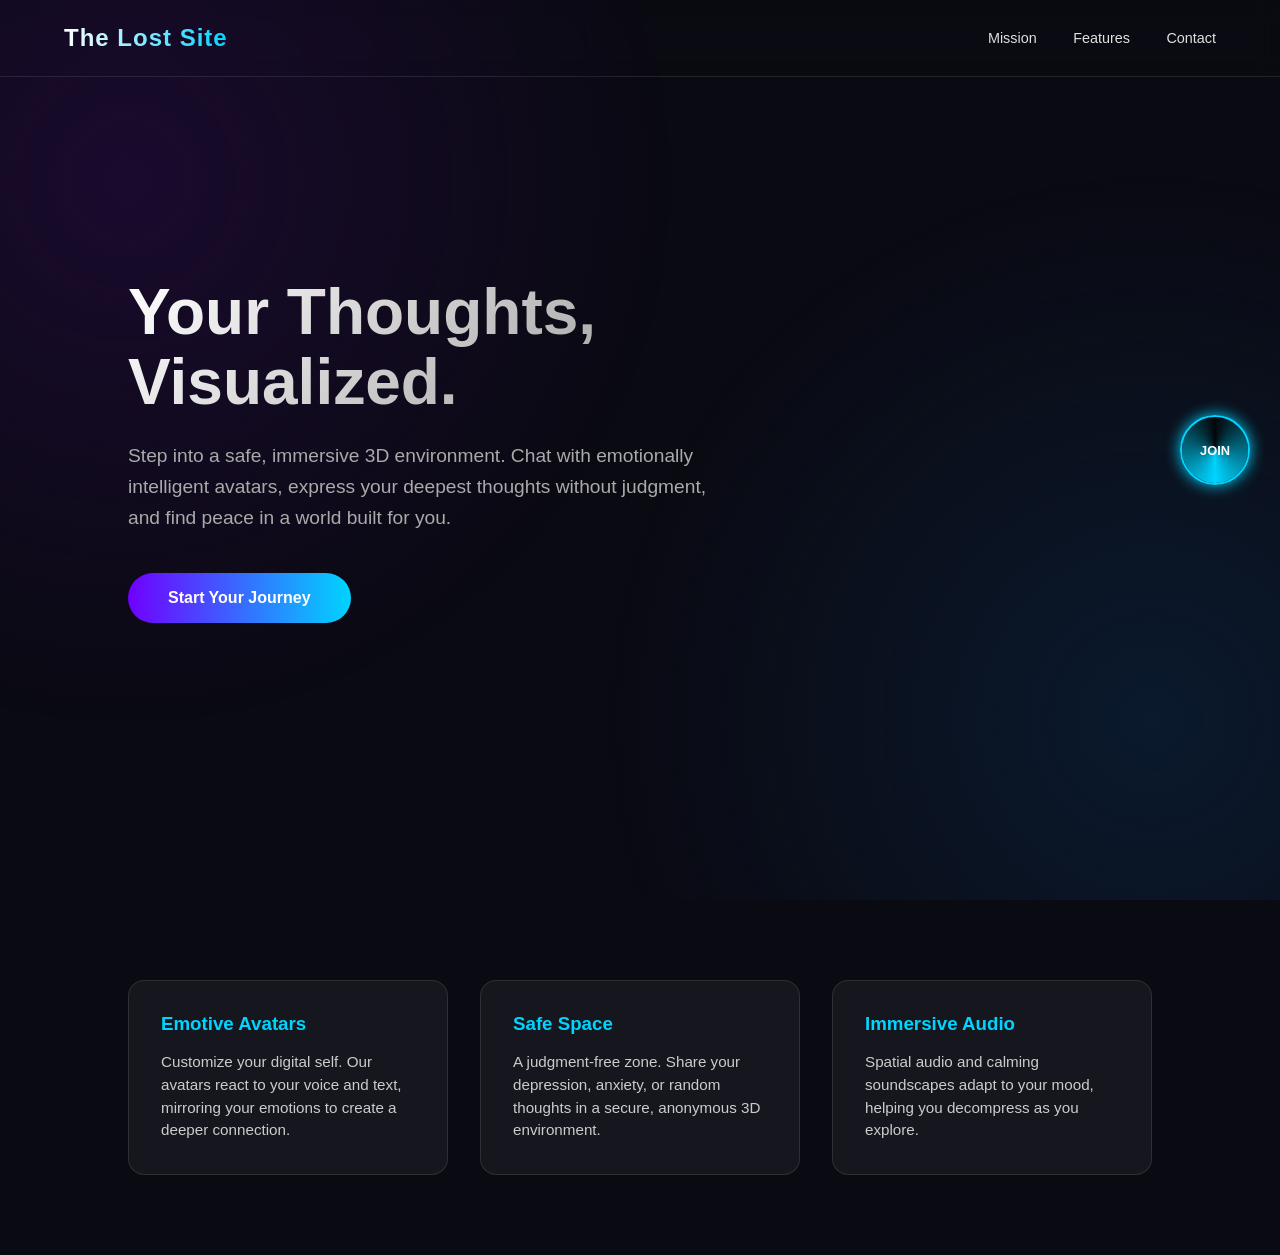
==== index.html @ 048851ab "Homepage" ====
<!DOCTYPE html>
<html lang="en">
<head>
    <meta charset="UTF-8">
    <meta name="viewport" content="width=device-width, initial-scale=1.0">
    <title> Beyond Words</title>
    <link rel="stylesheet" href="style.css">
</head>
<body>

    <div class="background-gradient"></div>

    <nav>
        <div class="logo">The Lost Site</div>
        <div class="nav-links">
            <a href="#about">Mission</a>
            <a href="#features">Features</a>
            <a href="#contact">Contact</a>
        </div>
    </nav>

    <div class="floating-portal" id="joinButton">
        <div class="portal-text">Enter the 3D Sanctuary</div>
        <div class="portal-circle">
            <span id="buttonText">Join</span>
        </div>
    </div>

    <section class="hero">
        <h1>Your Thoughts,<br>Visualized.</h1>
        <p>Step into a safe, immersive 3D environment. Chat with emotionally intelligent avatars, express your deepest thoughts without judgment, and find peace in a world built for you.</p>
        <a href="#" class="cta-button" id="ctaButton">Start Your Journey</a>
    </section>

    <section class="features" id="features">
        <div class="card">
            <h3>Emotive Avatars</h3>
            <p>Customize your digital self. Our avatars react to your voice and text, mirroring your emotions to create a deeper connection.</p>
        </div>
        <div class="card">
            <h3>Safe Space</h3>
            <p>A judgment-free zone. Share your depression, anxiety, or random thoughts in a secure, anonymous 3D environment.</p>
        </div>
        <div class="card">
            <h3>Immersive Audio</h3>
            <p>Spatial audio and calming soundscapes adapt to your mood, helping you decompress as you explore.</p>
        </div>
    </section>

    <script src="script.js"></script>
</body>
</html>
---- style.css ----
:root {
    --bg-dark: #0a0a12;
    --text-main: #e0e0e0;
    --primary: #7000ff;
    --accent: #00d4ff;
    --glass: rgba(255, 255, 255, 0.05);
    --glass-border: rgba(255, 255, 255, 0.1);
}

* {
    margin: 0;
    padding: 0;
    box-sizing: border-box;
    font-family: 'Segoe UI', Tahoma, Geneva, Verdana, sans-serif;
    scroll-behavior: smooth;
}

body {
    background-color: var(--bg-dark);
    color: var(--text-main);
    overflow-x: hidden;
}

/* --- 2. BACKGROUND ANIMATION --- */
.background-gradient {
    position: fixed;
    top: 0; left: 0; width: 100%; height: 100%;
    background: radial-gradient(circle at 10% 20%, #1a0b2e 0%, transparent 40%),
                radial-gradient(circle at 90% 80%, #0b1a2e 0%, transparent 40%);
    z-index: -1;
}

/* --- 3. NAVBAR --- */
nav {
    display: flex;
    justify-content: space-between;
    align-items: center;
    padding: 1.5rem 5%;
    backdrop-filter: blur(10px);
    position: fixed;
    width: 100%;
    top: 0;
    z-index: 100;
    border-bottom: 1px solid var(--glass-border);
}

.logo {
    font-size: 1.5rem;
    font-weight: 700;
    background: linear-gradient(90deg, #fff, var(--accent));
    -webkit-background-clip: text;
    -webkit-text-fill-color: transparent; /* Standard property */
    color: transparent; /* Fallback */
    letter-spacing: 1px;
}

.nav-links a {
    color: var(--text-main);
    text-decoration: none;
    margin-left: 2rem;
    font-size: 0.9rem;
    transition: color 0.3s;
}

.nav-links a:hover {
    color: var(--accent);
}

/* --- 4. HERO SECTION --- */
.hero {
    height: 100vh;
    display: flex;
    flex-direction: column;
    justify-content: center;
    align-items: flex-start;
    padding: 0 10%;
    position: relative;
}

.hero h1 {
    font-size: 4rem;
    line-height: 1.1;
    margin-bottom: 1.5rem;
    background: linear-gradient(135deg, #fff 0%, #a5a5a5 100%);
    -webkit-background-clip: text;
    -webkit-text-fill-color: transparent;
    color: transparent;
    animation: fadeInUp 1s ease-out;
}

.hero p {
    font-size: 1.2rem;
    max-width: 600px;
    color: #aaa;
    margin-bottom: 2.5rem;
    line-height: 1.6;
    animation: fadeInUp 1.2s ease-out;
}

.cta-button {
    padding: 1rem 2.5rem;
    font-size: 1rem;
    font-weight: bold;
    color: #fff;
    background: linear-gradient(90deg, var(--primary), var(--accent));
    border: none;
    border-radius: 50px;
    cursor: pointer;
    transition: transform 0.3s, box-shadow 0.3s;
    text-decoration: none;
    animation: fadeInUp 1.4s ease-out;
}

.cta-button:hover {
    transform: translateY(-3px);
    box-shadow: 0 0 20px rgba(0, 212, 255, 0.4);
}

/* --- 5. FLOATING 3D CONNECT BUTTON --- */
.floating-portal {
    position: fixed;
    right: 30px;
    top: 50%;
    transform: translateY(-50%);
    display: flex;
    flex-direction: column;
    align-items: center;
    z-index: 1000;
    cursor: pointer;
}

/* Target the circle when hovering over the container */
.floating-portal:hover .portal-circle {
    width: 200px;
    border-radius: 50px;
    box-shadow: 0 0 30px var(--primary);
    border-color: var(--primary);
}

.portal-circle {
    width: 70px;
    height: 70px;
    border-radius: 50%;
    background: rgba(0, 0, 0, 0.6);
    border: 2px solid var(--accent);
    display: flex;
    justify-content: center;
    align-items: center;
    box-shadow: 0 0 15px var(--accent);
    transition: all 0.4s ease;
    position: relative;
    overflow: hidden;
}

/* The spinning ring animation */
.portal-circle::before {
    content: '';
    position: absolute;
    width: 100%;
    height: 100%;
    background: conic-gradient(from 0deg, transparent, var(--accent), transparent);
    animation: spin 4s linear infinite;
}

.portal-circle span {
    z-index: 2;
    font-size: 0.8rem;
    font-weight: bold;
    color: #fff;
    text-transform: uppercase;
    transition: opacity 0.3s;
}

.portal-text {
    position: absolute;
    right: 90px;
    background: var(--glass);
    padding: 0.5rem 1rem;
    border-radius: 8px;
    backdrop-filter: blur(5px);
    opacity: 0;
    transition: opacity 0.3s;
    pointer-events: none;
    white-space: nowrap;
    border: 1px solid var(--glass-border);
    color: #fff;
}

.floating-portal:hover .portal-text {
    opacity: 1;
}

/* --- 6. INFO CARDS --- */
.features {
    padding: 5rem 10%;
    display: grid;
    grid-template-columns: repeat(auto-fit, minmax(300px, 1fr));
    gap: 2rem;
}

.card {
    background: var(--glass);
    border: 1px solid var(--glass-border);
    padding: 2rem;
    border-radius: 16px;
    transition: transform 0.3s, background 0.3s;
}

.card:hover {
    transform: translateY(-10px);
    background: rgba(255, 255, 255, 0.08);
    border-color: var(--accent);
}

.card h3 {
    margin-bottom: 1rem;
    color: var(--accent);
}

.card p {
    color: #ccc;
    font-size: 0.95rem;
    line-height: 1.5;
}

/* --- ANIMATIONS --- */
@keyframes spin {
    0% { transform: rotate(0deg); }
    100% { transform: rotate(360deg); }
}

@keyframes fadeInUp {
    from { opacity: 0; transform: translateY(20px); }
    to { opacity: 1; transform: translateY(0); }
}

/* --- MOBILE ADJUSTMENTS --- */
@media (max-width: 768px) {
    .hero h1 { font-size: 2.5rem; }
    
    .floating-portal {
        top: auto;
        bottom: 30px;
        right: 20px;
        transform: none;
    }
    
    .portal-text {
        right: 0;
        bottom: 80px;
    }
}
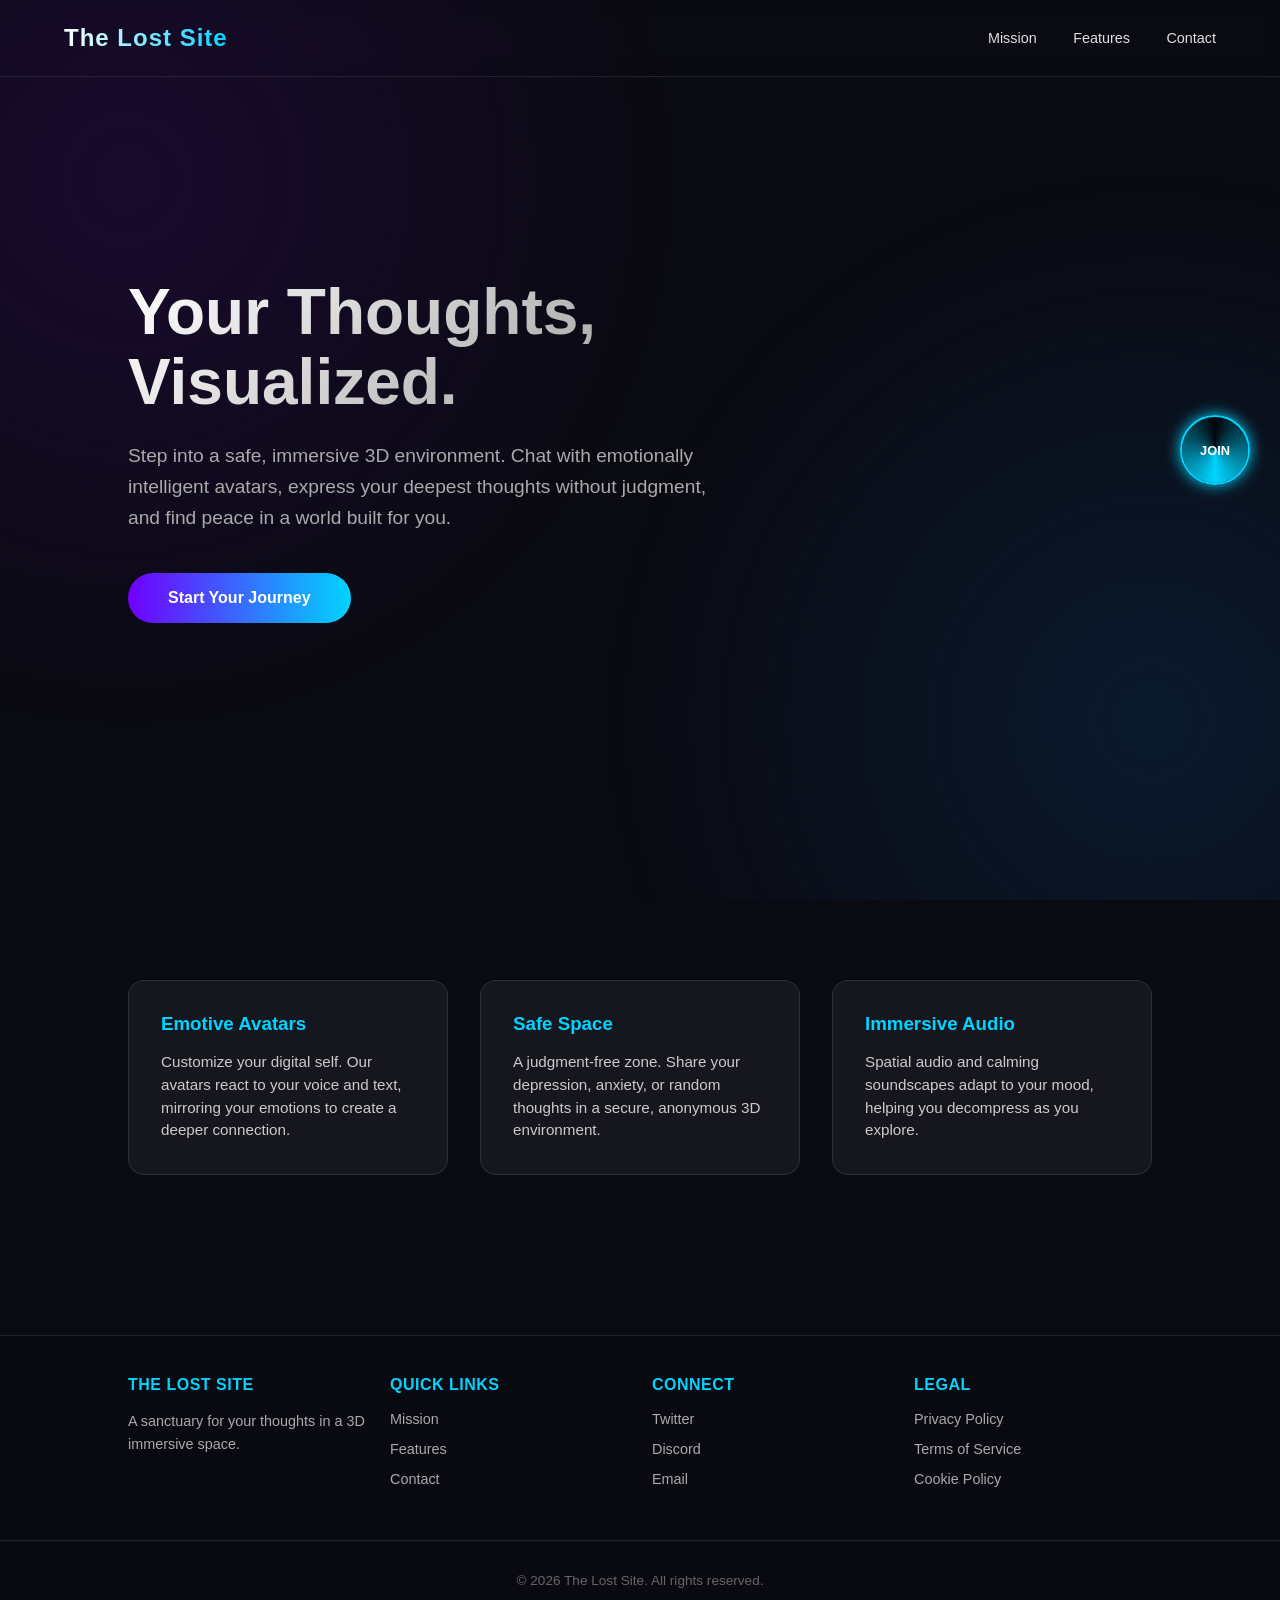
==== commit bab1fc53: "a footer" ====
--- a/index.html
+++ b/index.html
@@ -3,7 +3,7 @@
 <head>
     <meta charset="UTF-8">
     <meta name="viewport" content="width=device-width, initial-scale=1.0">
-    <title> Beyond Words</title>
+    <title>Lost Fragment</title>
     <link rel="stylesheet" href="style.css">
 </head>
 <body>
@@ -47,6 +47,44 @@
         </div>
     </section>
 
+    <footer class="footer">
+        <div class="footer-content">
+            <div class="footer-section">
+                <h4>The Lost Site</h4>
+                <p>A sanctuary for your thoughts in a 3D immersive space.</p>
+            </div>
+            <div class="footer-section">
+                <h4>Quick Links</h4>
+                <ul>
+                    <li><a href="#about">Mission</a></li>
+                    <li><a href="#features">Features</a></li>
+                    <li><a href="#contact">Contact</a></li>
+                </ul>
+            </div>
+            <div class="footer-section">
+                <h4>Connect</h4>
+                <ul>
+                    <li><a href="#\">Twitter</a></li>
+                    <li><a href="#\">Discord</a></li>
+                    <li><a href="#\">Email</a></li>
+                </ul>
+            </div>
+            <div class="footer-section">
+                <h4>Legal</h4>
+                <ul>
+                    <li><a href="#\">Privacy Policy</a></li>
+                    <li><a href="#\">Terms of Service</a></li>
+                    <li><a href="#\">Cookie Policy</a></li>
+                </ul>
+            </div>
+        </div>
+        <div class="footer-bottom">
+            <p>&copy; 2026 The Lost Site. All rights reserved.</p>
+        </div>
+    </footer>
+
     <script src="script.js"></script>
+    
+    
 </body>
 </html>
--- a/style.css
+++ b/style.css
@@ -235,6 +235,64 @@
     to { opacity: 1; transform: translateY(0); }
 }
 
+/* --- 7. FOOTER --- */
+footer.footer {
+    background: rgba(10, 10, 18, 0.95);
+    border-top: 1px solid var(--glass-border);
+    backdrop-filter: blur(10px);
+    margin-top: 5rem;
+}
+
+.footer-content {
+    display: grid;
+    grid-template-columns: repeat(4, 1fr);
+    gap: 1.5rem;
+    padding: 2.5rem 10%;
+    max-width: 1400px;
+    margin: 0 auto;
+}
+
+.footer-section h4 {
+    color: var(--accent);
+    margin-bottom: 1rem;
+    font-size: 1rem;
+    text-transform: uppercase;
+    letter-spacing: 0.5px;
+}
+
+.footer-section p {
+    color: #aaa;
+    font-size: 0.9rem;
+    line-height: 1.6;
+}
+
+.footer-section ul {
+    list-style: none;
+}
+
+.footer-section ul li {
+    margin-bottom: 0.75rem;
+}
+
+.footer-section ul li a {
+    color: #aaa;
+    text-decoration: none;
+    font-size: 0.9rem;
+    transition: color 0.3s;
+}
+
+.footer-section ul li a:hover {
+    color: var(--accent);
+}
+
+.footer-bottom {
+    border-top: 1px solid var(--glass-border);
+    padding: 2rem 10%;
+    text-align: center;
+    color: #666;
+    font-size: 0.85rem;
+}
+
 /* --- MOBILE ADJUSTMENTS --- */
 @media (max-width: 768px) {
     .hero h1 { font-size: 2.5rem; }
@@ -250,4 +308,15 @@
         right: 0;
         bottom: 80px;
     }
+    
+    .footer-content {
+        grid-template-columns: 1fr;
+        gap: 2rem;
+        padding: 2rem 5%;
+    }
+    
+    .footer-bottom {
+        padding: 1.5rem 5%;
+    }
+    
 }
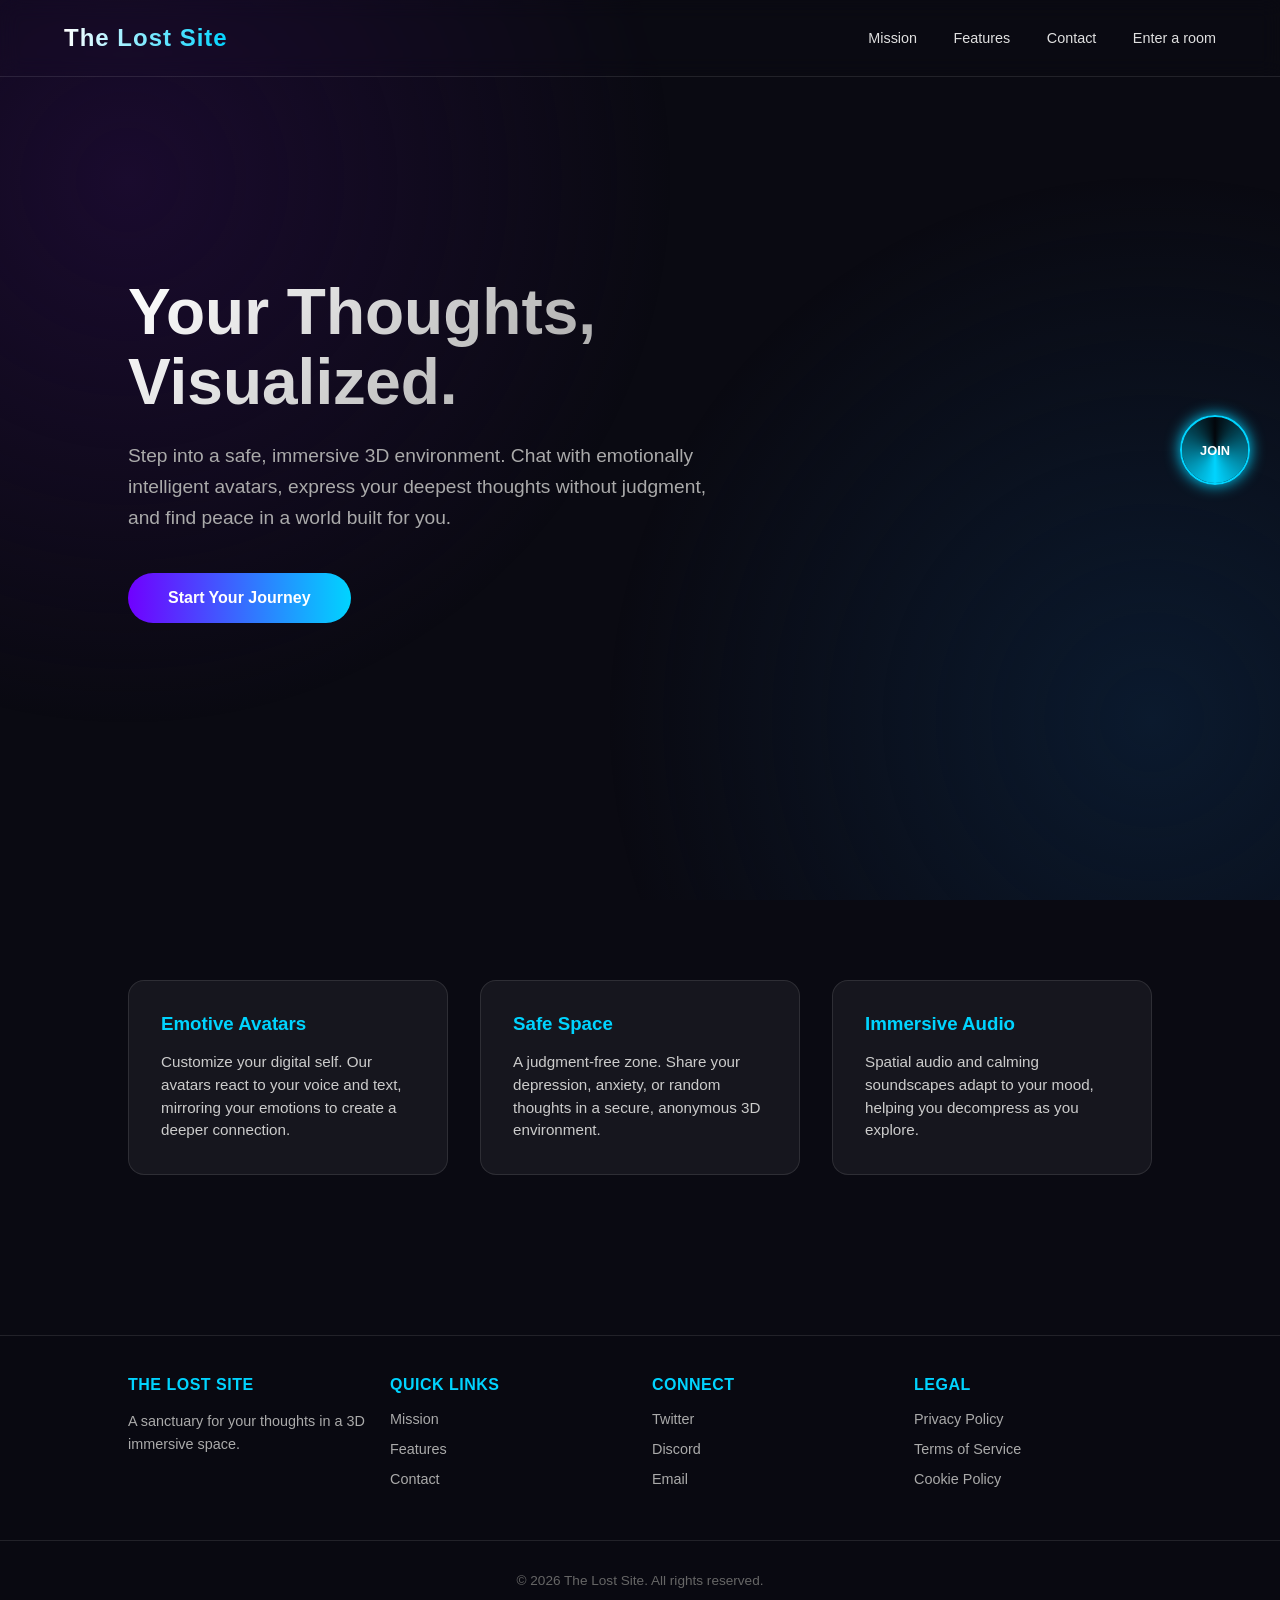
==== commit 793b9754: "chat room v1" ====
--- a/index.html
+++ b/index.html
@@ -16,6 +16,7 @@
             <a href="#about">Mission</a>
             <a href="#features">Features</a>
             <a href="#contact">Contact</a>
+            <a href="room.html" class="enter-room-btn">Enter a room</a>
         </div>
     </nav>
 
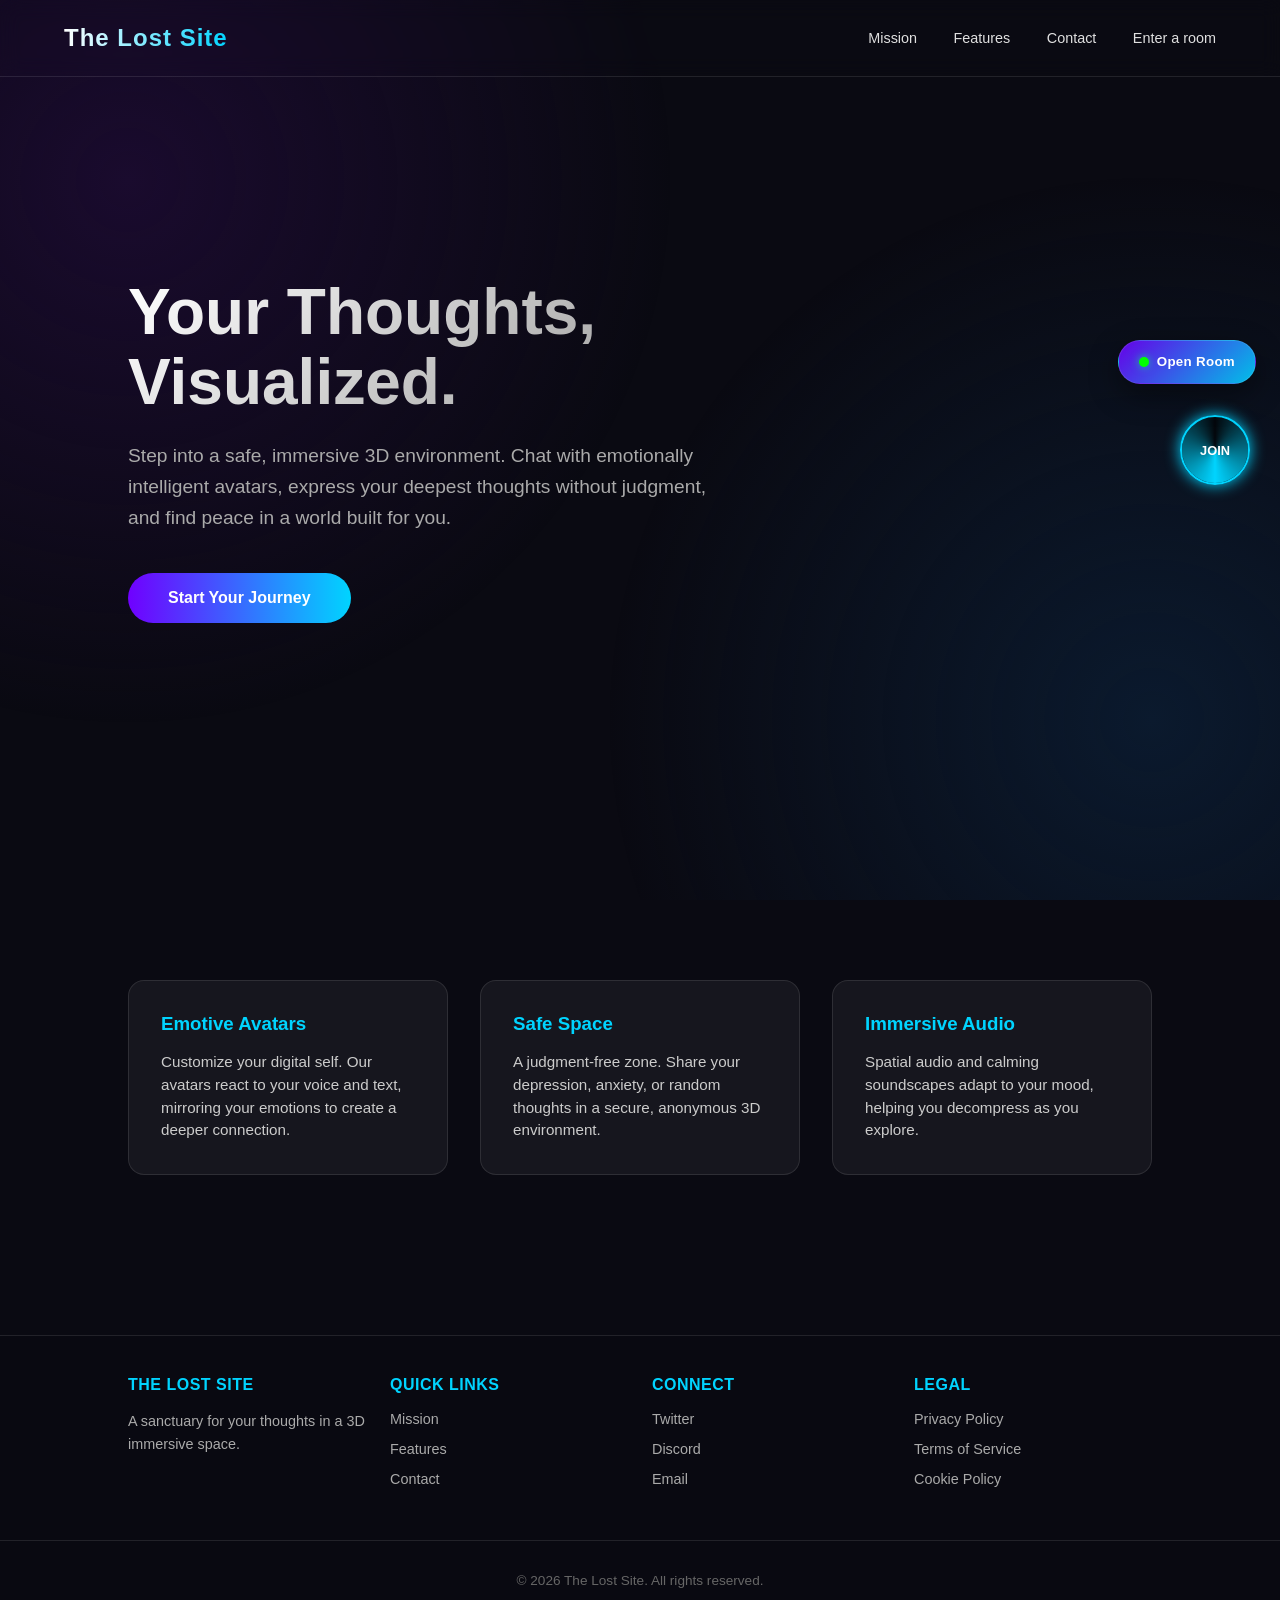
==== commit 408a8396: "chatbox update floating" ====
--- a/index.html
+++ b/index.html
@@ -16,7 +16,7 @@
             <a href="#about">Mission</a>
             <a href="#features">Features</a>
             <a href="#contact">Contact</a>
-            <a href="room.html" class="enter-room-btn">Enter a room</a>
+            <a href="room/room.html" class="enter-room-btn">Enter a room</a>
         </div>
     </nav>
 
@@ -47,6 +47,36 @@
             <p>Spatial audio and calming soundscapes adapt to your mood, helping you decompress as you explore.</p>
         </div>
     </section>
+
+    <div class="floating-room" id="floatingRoom">
+        <button class="room-toggle" id="roomToggle" aria-label="Toggle anonymous room">
+            <span class="room-toggle-dot"></span>
+            <span class="room-toggle-text">Open Room</span>
+        </button>
+
+        <div class="room-window" id="roomWindow" aria-live="polite">
+            <div class="room-header">
+                <div>
+                    <p class="room-title">Anonymous Room</p>
+                    <p class="room-subtitle">Float and chat anywhere.</p>
+                </div>
+                <div class="room-actions">
+                    <button id="roomMinimize" aria-label="Minimize room">—</button>
+                    <button id="roomClose" aria-label="Close room">×</button>
+                </div>
+            </div>
+
+            <div class="room-messages" id="roomMessages">
+                <div class="room-message other">Hey… you’re not alone here.</div>
+                <div class="room-message other">What’s been heavy lately?</div>
+            </div>
+
+            <div class="room-input">
+                <input type="text" id="roomInput" placeholder="Type what you’re feeling..." aria-label="Room message" />
+                <button id="roomSend" aria-label="Send message">Send</button>
+            </div>
+        </div>
+    </div>
 
     <footer class="footer">
         <div class="footer-content">
--- a/style.css
+++ b/style.css
@@ -293,6 +293,212 @@
     font-size: 0.85rem;
 }
 
+/* --- 8. FLOATING ROOM --- */
+.floating-room {
+    position: fixed;
+    bottom: 24px;
+    right: 24px;
+    left: auto;
+    top: auto;
+    display: flex;
+    flex-direction: column;
+    align-items: flex-end;
+    gap: 12px;
+    z-index: 1200;
+    pointer-events: none;
+}
+
+.room-toggle {
+    pointer-events: auto;
+    border: 1px solid var(--glass-border);
+    background: linear-gradient(135deg, rgba(112, 0, 255, 0.9), rgba(0, 212, 255, 0.9));
+    color: #fff;
+    padding: 0.85rem 1.25rem;
+    border-radius: 999px;
+    display: inline-flex;
+    align-items: center;
+    gap: 0.5rem;
+    font-weight: 700;
+    box-shadow: 0 10px 30px rgba(0, 0, 0, 0.45);
+    cursor: grab;
+    user-select: none;
+    touch-action: none;
+    transition: transform 0.2s ease, box-shadow 0.2s ease, opacity 0.2s ease;
+}
+
+.room-toggle.active {
+    box-shadow: 0 14px 36px rgba(0, 0, 0, 0.55), 0 0 26px rgba(0, 212, 255, 0.35);
+    opacity: 0.95;
+}
+
+.room-toggle:active {
+    cursor: grabbing;
+}
+
+.room-toggle:hover {
+    transform: translateY(-2px);
+    box-shadow: 0 14px 36px rgba(0, 0, 0, 0.55), 0 0 24px rgba(0, 212, 255, 0.35);
+}
+
+.room-toggle-dot {
+    width: 10px;
+    height: 10px;
+    border-radius: 50%;
+    background: #0f0;
+    box-shadow: 0 0 8px rgba(0, 255, 128, 0.7);
+}
+
+.room-toggle-text {
+    letter-spacing: 0.3px;
+}
+
+.room-window {
+    width: 360px;
+    max-width: calc(100vw - 32px);
+    height: 480px;
+    background: rgba(13, 16, 28, 0.92);
+    border: 1px solid var(--glass-border);
+    border-radius: 18px;
+    box-shadow: 0 18px 40px rgba(0, 0, 0, 0.55), 0 0 28px rgba(0, 212, 255, 0.15);
+    backdrop-filter: blur(14px);
+    display: flex;
+    flex-direction: column;
+    overflow: hidden;
+    opacity: 0;
+    transform: translateY(12px) scale(0.98);
+    pointer-events: none;
+    transition: opacity 0.25s ease, transform 0.25s ease, box-shadow 0.25s ease;
+}
+
+.room-window.open {
+    opacity: 1;
+    transform: translateY(0) scale(1);
+    pointer-events: auto;
+}
+
+.room-window.collapsed .room-messages,
+.room-window.collapsed .room-input {
+    display: none;
+}
+
+.room-window.collapsed {
+    height: auto;
+}
+
+.room-header {
+    display: flex;
+    justify-content: space-between;
+    align-items: center;
+    padding: 14px 16px;
+    border-bottom: 1px solid var(--glass-border);
+    background: rgba(255, 255, 255, 0.02);
+    cursor: grab;
+    user-select: none;
+    touch-action: none;
+}
+
+.room-header:active {
+    cursor: grabbing;
+}
+
+.room-title {
+    font-weight: 700;
+    color: var(--text-main);
+    font-size: 1rem;
+}
+
+.room-subtitle {
+    color: #8aa0b5;
+    font-size: 0.85rem;
+    margin-top: 2px;
+}
+
+.room-actions button {
+    background: transparent;
+    border: 1px solid var(--glass-border);
+    color: var(--text-main);
+    border-radius: 6px;
+    width: 32px;
+    height: 32px;
+    margin-left: 6px;
+    cursor: pointer;
+    transition: background 0.2s ease, color 0.2s ease, border-color 0.2s ease;
+}
+
+.room-actions button:hover {
+    background: var(--glass);
+    color: var(--accent);
+    border-color: var(--accent);
+}
+
+.room-messages {
+    flex: 1;
+    padding: 14px 14px 12px;
+    display: flex;
+    flex-direction: column;
+    gap: 10px;
+    overflow-y: auto;
+}
+
+.room-message {
+    max-width: 80%;
+    padding: 10px 14px;
+    border-radius: 14px;
+    font-size: 0.92rem;
+    line-height: 1.4;
+    color: var(--text-main);
+}
+
+.room-message.other {
+    background: rgba(255, 255, 255, 0.04);
+    align-self: flex-start;
+}
+
+.room-message.you {
+    background: linear-gradient(135deg, rgba(112, 0, 255, 0.7), rgba(0, 212, 255, 0.7));
+    align-self: flex-end;
+    box-shadow: 0 6px 18px rgba(0, 0, 0, 0.25);
+}
+
+.room-input {
+    display: flex;
+    gap: 10px;
+    padding: 12px 14px 14px;
+    border-top: 1px solid var(--glass-border);
+    background: rgba(255, 255, 255, 0.02);
+}
+
+.room-input input {
+    flex: 1;
+    padding: 10px 14px;
+    border-radius: 14px;
+    border: 1px solid var(--glass-border);
+    background: rgba(255, 255, 255, 0.04);
+    color: var(--text-main);
+    outline: none;
+}
+
+.room-input input:focus {
+    border-color: var(--accent);
+    box-shadow: 0 0 0 2px rgba(0, 212, 255, 0.15);
+}
+
+.room-input button {
+    padding: 0 16px;
+    border-radius: 14px;
+    border: none;
+    background: linear-gradient(135deg, var(--primary), var(--accent));
+    color: #fff;
+    font-weight: 700;
+    cursor: pointer;
+    transition: transform 0.15s ease, box-shadow 0.2s ease;
+}
+
+.room-input button:hover {
+    transform: translateY(-1px);
+    box-shadow: 0 10px 24px rgba(0, 0, 0, 0.35), 0 0 18px rgba(0, 212, 255, 0.25);
+}
+
 /* --- MOBILE ADJUSTMENTS --- */
 @media (max-width: 768px) {
     .hero h1 { font-size: 2.5rem; }
@@ -318,5 +524,21 @@
     .footer-bottom {
         padding: 1.5rem 5%;
     }
+
+    .floating-room {
+        right: 16px;
+        bottom: 16px;
+        gap: 10px;
+    }
+
+    .room-window {
+        width: 100%;
+        max-width: 100%;
+        height: 420px;
+    }
+
+    .room-toggle {
+        padding: 0.75rem 1rem;
+    }
     
 }
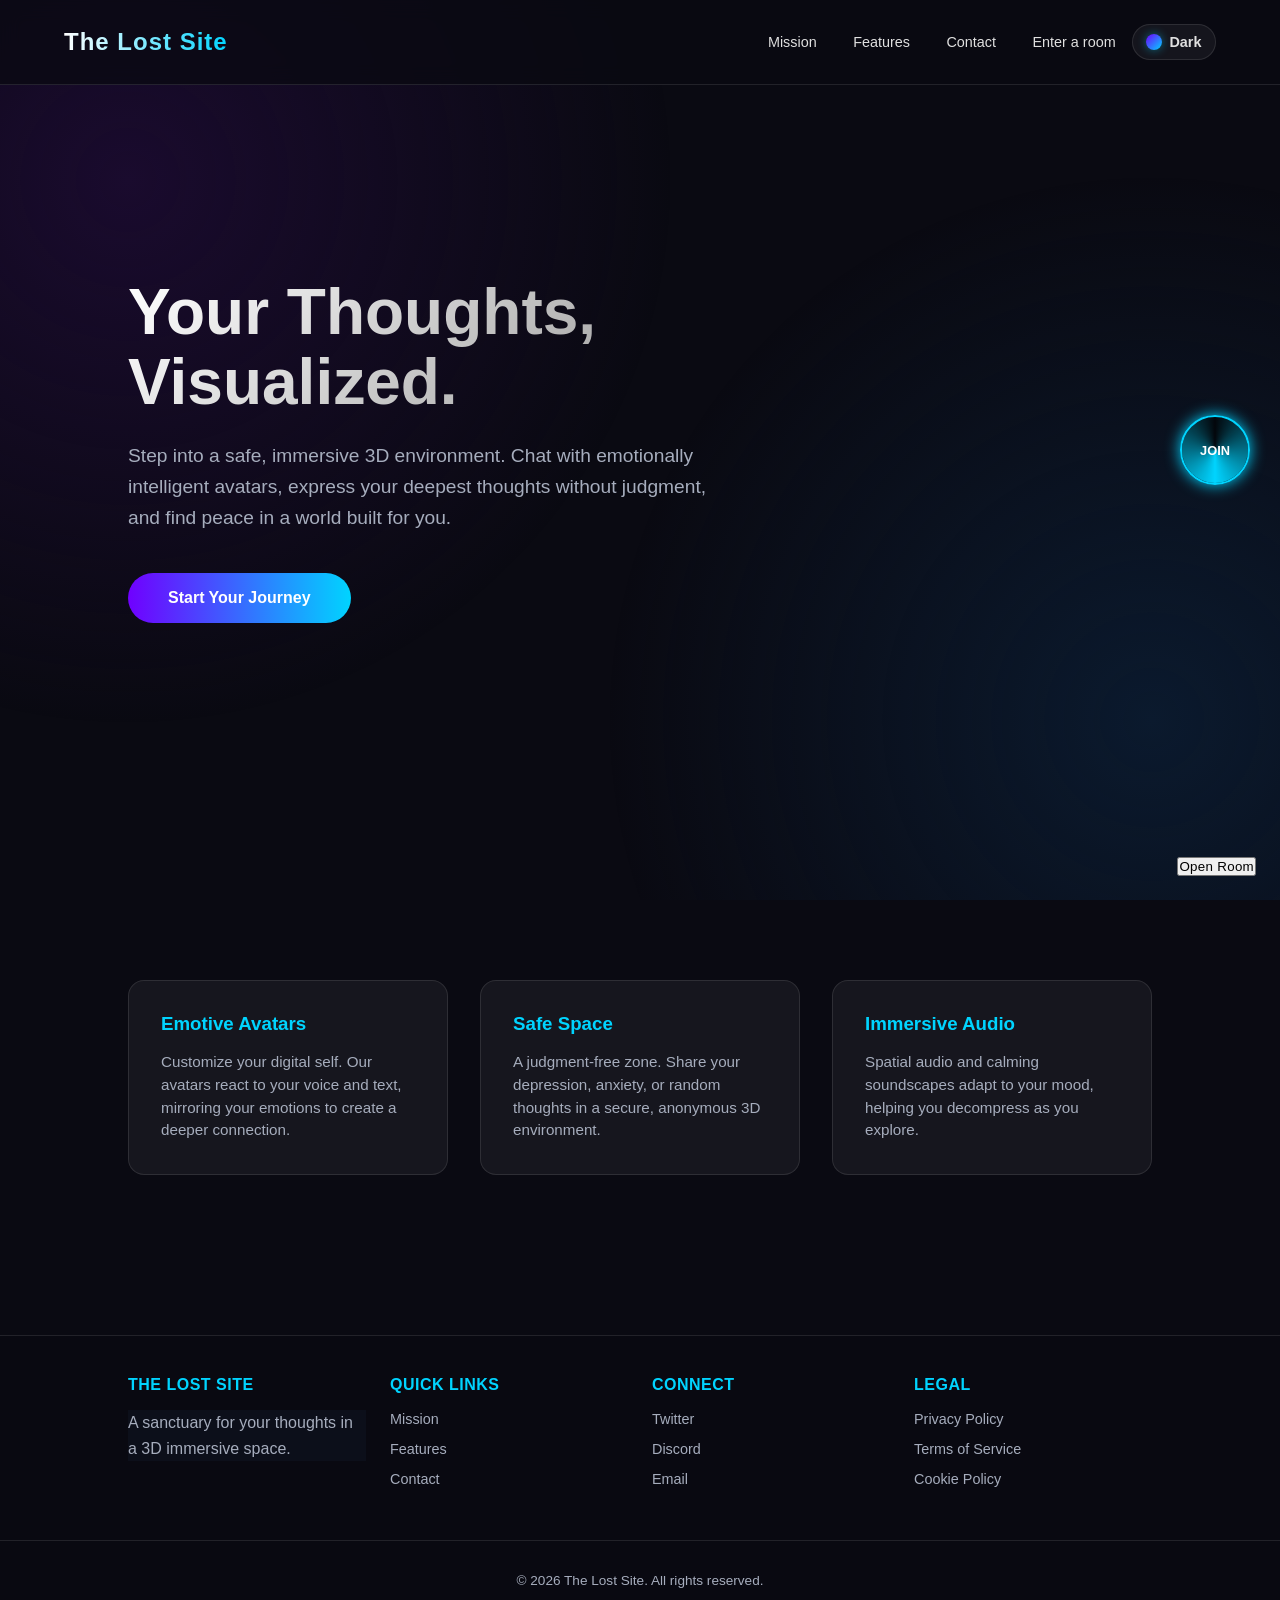
==== commit 9923682d: "Theme update" ====
--- a/index.html
+++ b/index.html
@@ -12,11 +12,17 @@
 
     <nav>
         <div class="logo">The Lost Site</div>
-        <div class="nav-links">
-            <a href="#about">Mission</a>
-            <a href="#features">Features</a>
-            <a href="#contact">Contact</a>
-            <a href="room/room.html" class="enter-room-btn">Enter a room</a>
+        <div class="nav-actions">
+            <div class="nav-links">
+                <a href="#about">Mission</a>
+                <a href="#features">Features</a>
+                <a href="#contact">Contact</a>
+                <a href="room/room.html" class="enter-room-btn">Enter a room</a>
+            </div>
+            <button class="theme-toggle" id="themeToggle" type="button" aria-label="Switch to light theme" aria-pressed="false">
+                <span class="theme-toggle-thumb"></span>
+                <span class="theme-toggle-text" id="themeToggleText">Dark</span>
+            </button>
         </div>
     </nav>
 
--- a/style.css
+++ b/style.css
@@ -1,11 +1,40 @@
 
 :root {
-    --bg-dark: #0a0a12;
+    --bg: #0a0a12;
     --text-main: #e0e0e0;
+    --text-muted: #a6adbd;
     --primary: #7000ff;
     --accent: #00d4ff;
     --glass: rgba(255, 255, 255, 0.05);
+    --glass-strong: rgba(255, 255, 255, 0.08);
     --glass-border: rgba(255, 255, 255, 0.1);
+    --bg-glow-1: #1a0b2e;
+    --bg-glow-2: #0b1a2e;
+    --nav-bg: rgba(10, 10, 18, 0.75);
+    --footer-bg: rgba(10, 10, 18, 0.95);
+    --portal-circle-bg: rgba(0, 0, 0, 0.6);
+    --room-surface: rgba(13, 16, 28, 0.92);
+    --message-other-bg: rgba(255, 255, 255, 0.04);
+    --message-you-bg: linear-gradient(135deg, rgba(112, 0, 255, 0.7), rgba(0, 212, 255, 0.7));
+}
+
+[data-theme="light"] {
+    --bg: #f5f7fb;
+    --text-main: #0f172a;
+    --text-muted: #4b5563;
+    --primary: #5a2dfd;
+    --accent: #12b5e5;
+    --glass: rgba(0, 0, 0, 0.04);
+    --glass-strong: rgba(0, 0, 0, 0.06);
+    --glass-border: rgba(15, 23, 42, 0.08);
+    --bg-glow-1: #d3ddff;
+    --bg-glow-2: #c7f5ff;
+    --nav-bg: rgba(255, 255, 255, 0.85);
+    --footer-bg: rgba(255, 255, 255, 0.9);
+    --portal-circle-bg: rgba(255, 255, 255, 0.85);
+    --room-surface: rgba(255, 255, 255, 0.94);
+    --message-other-bg: rgba(15, 23, 42, 0.06);
+    --message-you-bg: linear-gradient(135deg, rgba(90, 45, 253, 0.85), rgba(18, 181, 229, 0.85));
 }
 
 * {
@@ -17,17 +46,18 @@
 }
 
 body {
-    background-color: var(--bg-dark);
+    background-color: var(--bg);
     color: var(--text-main);
     overflow-x: hidden;
+    transition: background-color 0.4s ease, color 0.4s ease;
 }
 
 /* --- 2. BACKGROUND ANIMATION --- */
 .background-gradient {
     position: fixed;
     top: 0; left: 0; width: 100%; height: 100%;
-    background: radial-gradient(circle at 10% 20%, #1a0b2e 0%, transparent 40%),
-                radial-gradient(circle at 90% 80%, #0b1a2e 0%, transparent 40%);
+    background: radial-gradient(circle at 10% 20%, var(--bg-glow-1) 0%, transparent 40%),
+                radial-gradient(circle at 90% 80%, var(--bg-glow-2) 0%, transparent 40%);
     z-index: -1;
 }
 
@@ -43,6 +73,14 @@
     top: 0;
     z-index: 100;
     border-bottom: 1px solid var(--glass-border);
+    background: var(--nav-bg);
+    transition: background 0.4s ease, border-color 0.4s ease;
+}
+
+.nav-actions {
+    display: flex;
+    align-items: center;
+    gap: 1rem;
 }
 
 .logo {
@@ -62,9 +100,47 @@
     font-size: 0.9rem;
     transition: color 0.3s;
 }
-
+        background: var(--footer-bg);
 .nav-links a:hover {
     color: var(--accent);
+}
+
+.theme-toggle {
+    position: relative;
+    display: inline-flex;
+    align-items: center;
+    gap: 0.45rem;
+    padding: 0.55rem 0.85rem;
+    border-radius: 999px;
+    border: 1px solid var(--glass-border);
+    background: var(--glass);
+    color: var(--text-main);
+    cursor: pointer;
+    font-weight: 600;
+    transition: background 0.2s ease, color 0.2s ease, border-color 0.2s ease, box-shadow 0.2s ease;
+}
+
+.theme-toggle:hover {
+    background: var(--glass-strong);
+    border-color: var(--accent);
+    box-shadow: 0 10px 28px rgba(0, 0, 0, 0.2);
+}
+
+.theme-toggle:focus-visible {
+    outline: 2px solid var(--accent);
+    outline-offset: 2px;
+}
+
+.theme-toggle-thumb {
+    width: 16px;
+    height: 16px;
+    border-radius: 50%;
+    background: linear-gradient(135deg, var(--primary), var(--accent));
+    box-shadow: 0 0 10px rgba(0, 212, 255, 0.45);
+}
+
+.theme-toggle-text {
+    font-size: 0.9rem;
 }
 
 /* --- 4. HERO SECTION --- */
@@ -92,7 +168,7 @@
 .hero p {
     font-size: 1.2rem;
     max-width: 600px;
-    color: #aaa;
+    color: var(--text-muted);
     margin-bottom: 2.5rem;
     line-height: 1.6;
     animation: fadeInUp 1.2s ease-out;
@@ -176,7 +252,7 @@
     position: absolute;
     right: 90px;
     background: var(--glass);
-    padding: 0.5rem 1rem;
+    background: var(--portal-circle-bg);
     border-radius: 8px;
     backdrop-filter: blur(5px);
     opacity: 0;
@@ -209,7 +285,7 @@
 
 .card:hover {
     transform: translateY(-10px);
-    background: rgba(255, 255, 255, 0.08);
+    background: var(--glass-strong);
     border-color: var(--accent);
 }
 
@@ -219,7 +295,7 @@
 }
 
 .card p {
-    color: #ccc;
+    color: var(--text-muted);
     font-size: 0.95rem;
     line-height: 1.5;
 }
@@ -261,8 +337,8 @@
 }
 
 .footer-section p {
-    color: #aaa;
-    font-size: 0.9rem;
+    color: var(--text-muted);
+        background: var(--room-surface);
     line-height: 1.6;
 }
 
@@ -275,21 +351,21 @@
 }
 
 .footer-section ul li a {
-    color: #aaa;
+    color: var(--text-muted);
     text-decoration: none;
     font-size: 0.9rem;
     transition: color 0.3s;
 }
 
 .footer-section ul li a:hover {
-    color: var(--accent);
+        background: var(--glass);
 }
 
 .footer-bottom {
     border-top: 1px solid var(--glass-border);
     padding: 2rem 10%;
     text-align: center;
-    color: #666;
+        color: var(--text-muted);
     font-size: 0.85rem;
 }
 
@@ -304,11 +380,12 @@
     flex-direction: column;
     align-items: flex-end;
     gap: 12px;
-    z-index: 1200;
+        background: var(--message-other-bg);
     pointer-events: none;
-}
-
-.room-toggle {
+    transform: translateZ(0); /* ensure proper stacking for absolutely positioned window */
+}
+
+        background: var(--message-you-bg);
     pointer-events: auto;
     border: 1px solid var(--glass-border);
     background: linear-gradient(135deg, rgba(112, 0, 255, 0.9), rgba(0, 212, 255, 0.9));
@@ -318,7 +395,7 @@
     display: inline-flex;
     align-items: center;
     gap: 0.5rem;
-    font-weight: 700;
+        background: var(--glass);
     box-shadow: 0 10px 30px rgba(0, 0, 0, 0.45);
     cursor: grab;
     user-select: none;
@@ -326,7 +403,7 @@
     transition: transform 0.2s ease, box-shadow 0.2s ease, opacity 0.2s ease;
 }
 
-.room-toggle.active {
+        background: var(--glass-strong);
     box-shadow: 0 14px 36px rgba(0, 0, 0, 0.55), 0 0 26px rgba(0, 212, 255, 0.35);
     opacity: 0.95;
 }
@@ -353,6 +430,9 @@
 }
 
 .room-window {
+    position: absolute;
+    right: 0;
+    top: calc(100% + 12px);
     width: 360px;
     max-width: calc(100vw - 32px);
     height: 480px;
@@ -367,13 +447,18 @@
     opacity: 0;
     transform: translateY(12px) scale(0.98);
     pointer-events: none;
-    transition: opacity 0.25s ease, transform 0.25s ease, box-shadow 0.25s ease;
+    transition: opacity 0.25s ease, transform 0.25s ease, box-shadow 0.25s ease, top 0.2s ease, bottom 0.2s ease;
 }
 
 .room-window.open {
     opacity: 1;
     transform: translateY(0) scale(1);
     pointer-events: auto;
+}
+
+.floating-room.open-up .room-window {
+    top: auto;
+    bottom: calc(100% + 12px);
 }
 
 .room-window.collapsed .room-messages,
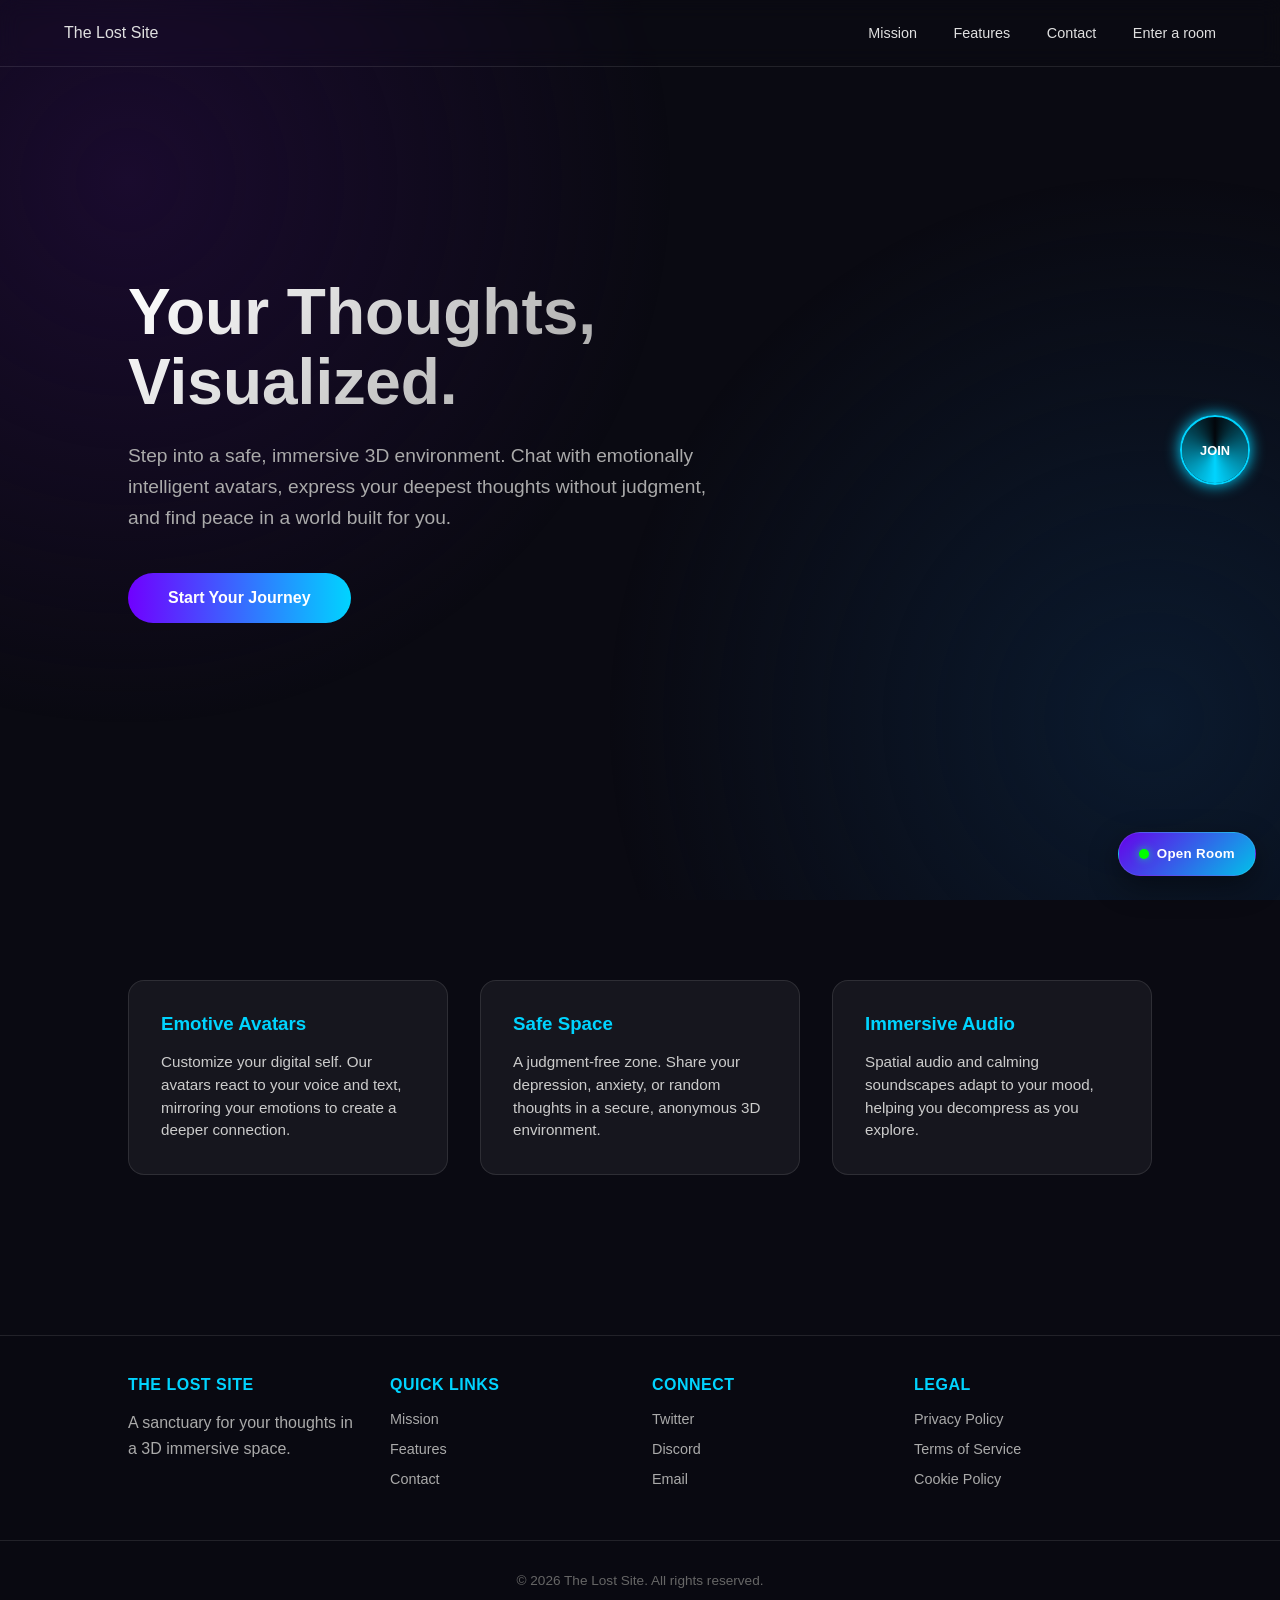
==== commit 43357153: "revert" ====
--- a/index.html
+++ b/index.html
@@ -12,17 +12,11 @@
 
     <nav>
         <div class="logo">The Lost Site</div>
-        <div class="nav-actions">
-            <div class="nav-links">
-                <a href="#about">Mission</a>
-                <a href="#features">Features</a>
-                <a href="#contact">Contact</a>
-                <a href="room/room.html" class="enter-room-btn">Enter a room</a>
-            </div>
-            <button class="theme-toggle" id="themeToggle" type="button" aria-label="Switch to light theme" aria-pressed="false">
-                <span class="theme-toggle-thumb"></span>
-                <span class="theme-toggle-text" id="themeToggleText">Dark</span>
-            </button>
+        <div class="nav-links">
+            <a href="#about">Mission</a>
+            <a href="#features">Features</a>
+            <a href="#contact">Contact</a>
+            <a href="room/room.html" class="enter-room-btn">Enter a room</a>
         </div>
     </nav>
 
--- a/style.css
+++ b/style.css
@@ -1,40 +1,11 @@
 
 :root {
-    --bg: #0a0a12;
+    --bg-dark: #0a0a12;
     --text-main: #e0e0e0;
-    --text-muted: #a6adbd;
     --primary: #7000ff;
     --accent: #00d4ff;
     --glass: rgba(255, 255, 255, 0.05);
-    --glass-strong: rgba(255, 255, 255, 0.08);
     --glass-border: rgba(255, 255, 255, 0.1);
-    --bg-glow-1: #1a0b2e;
-    --bg-glow-2: #0b1a2e;
-    --nav-bg: rgba(10, 10, 18, 0.75);
-    --footer-bg: rgba(10, 10, 18, 0.95);
-    --portal-circle-bg: rgba(0, 0, 0, 0.6);
-    --room-surface: rgba(13, 16, 28, 0.92);
-    --message-other-bg: rgba(255, 255, 255, 0.04);
-    --message-you-bg: linear-gradient(135deg, rgba(112, 0, 255, 0.7), rgba(0, 212, 255, 0.7));
-}
-
-[data-theme="light"] {
-    --bg: #f5f7fb;
-    --text-main: #0f172a;
-    --text-muted: #4b5563;
-    --primary: #5a2dfd;
-    --accent: #12b5e5;
-    --glass: rgba(0, 0, 0, 0.04);
-    --glass-strong: rgba(0, 0, 0, 0.06);
-    --glass-border: rgba(15, 23, 42, 0.08);
-    --bg-glow-1: #d3ddff;
-    --bg-glow-2: #c7f5ff;
-    --nav-bg: rgba(255, 255, 255, 0.85);
-    --footer-bg: rgba(255, 255, 255, 0.9);
-    --portal-circle-bg: rgba(255, 255, 255, 0.85);
-    --room-surface: rgba(255, 255, 255, 0.94);
-    --message-other-bg: rgba(15, 23, 42, 0.06);
-    --message-you-bg: linear-gradient(135deg, rgba(90, 45, 253, 0.85), rgba(18, 181, 229, 0.85));
 }
 
 * {
@@ -46,18 +17,17 @@
 }
 
 body {
-    background-color: var(--bg);
+    background-color: var(--bg-dark);
     color: var(--text-main);
     overflow-x: hidden;
-    transition: background-color 0.4s ease, color 0.4s ease;
 }
 
 /* --- 2. BACKGROUND ANIMATION --- */
 .background-gradient {
     position: fixed;
     top: 0; left: 0; width: 100%; height: 100%;
-    background: radial-gradient(circle at 10% 20%, var(--bg-glow-1) 0%, transparent 40%),
-                radial-gradient(circle at 90% 80%, var(--bg-glow-2) 0%, transparent 40%);
+    background: radial-gradient(circle at 10% 20%, #1a0b2e 0%, transparent 40%),
+                radial-gradient(circle at 90% 80%, #0b1a2e 0%, transparent 40%);
     z-index: -1;
 }
 
@@ -73,14 +43,7 @@
     top: 0;
     z-index: 100;
     border-bottom: 1px solid var(--glass-border);
-    background: var(--nav-bg);
-    transition: background 0.4s ease, border-color 0.4s ease;
-}
-
-.nav-actions {
-    display: flex;
-    align-items: center;
-    gap: 1rem;
+}
 }
 
 .logo {
@@ -100,47 +63,8 @@
     font-size: 0.9rem;
     transition: color 0.3s;
 }
-        background: var(--footer-bg);
 .nav-links a:hover {
     color: var(--accent);
-}
-
-.theme-toggle {
-    position: relative;
-    display: inline-flex;
-    align-items: center;
-    gap: 0.45rem;
-    padding: 0.55rem 0.85rem;
-    border-radius: 999px;
-    border: 1px solid var(--glass-border);
-    background: var(--glass);
-    color: var(--text-main);
-    cursor: pointer;
-    font-weight: 600;
-    transition: background 0.2s ease, color 0.2s ease, border-color 0.2s ease, box-shadow 0.2s ease;
-}
-
-.theme-toggle:hover {
-    background: var(--glass-strong);
-    border-color: var(--accent);
-    box-shadow: 0 10px 28px rgba(0, 0, 0, 0.2);
-}
-
-.theme-toggle:focus-visible {
-    outline: 2px solid var(--accent);
-    outline-offset: 2px;
-}
-
-.theme-toggle-thumb {
-    width: 16px;
-    height: 16px;
-    border-radius: 50%;
-    background: linear-gradient(135deg, var(--primary), var(--accent));
-    box-shadow: 0 0 10px rgba(0, 212, 255, 0.45);
-}
-
-.theme-toggle-text {
-    font-size: 0.9rem;
 }
 
 /* --- 4. HERO SECTION --- */
@@ -168,7 +92,7 @@
 .hero p {
     font-size: 1.2rem;
     max-width: 600px;
-    color: var(--text-muted);
+    color: #aaa;
     margin-bottom: 2.5rem;
     line-height: 1.6;
     animation: fadeInUp 1.2s ease-out;
@@ -251,8 +175,7 @@
 .portal-text {
     position: absolute;
     right: 90px;
-    background: var(--glass);
-    background: var(--portal-circle-bg);
+        background: var(--glass);
     border-radius: 8px;
     backdrop-filter: blur(5px);
     opacity: 0;
@@ -285,7 +208,7 @@
 
 .card:hover {
     transform: translateY(-10px);
-    background: var(--glass-strong);
+    background: rgba(255, 255, 255, 0.08);
     border-color: var(--accent);
 }
 
@@ -295,7 +218,7 @@
 }
 
 .card p {
-    color: var(--text-muted);
+    color: #ccc;
     font-size: 0.95rem;
     line-height: 1.5;
 }
@@ -337,8 +260,7 @@
 }
 
 .footer-section p {
-    color: var(--text-muted);
-        background: var(--room-surface);
+    color: #aaa;
     line-height: 1.6;
 }
 
@@ -351,21 +273,21 @@
 }
 
 .footer-section ul li a {
-    color: var(--text-muted);
+    color: #aaa;
     text-decoration: none;
     font-size: 0.9rem;
     transition: color 0.3s;
 }
 
 .footer-section ul li a:hover {
-        background: var(--glass);
+    color: var(--accent);
 }
 
 .footer-bottom {
     border-top: 1px solid var(--glass-border);
     padding: 2rem 10%;
     text-align: center;
-        color: var(--text-muted);
+    color: #666;
     font-size: 0.85rem;
 }
 
@@ -380,12 +302,11 @@
     flex-direction: column;
     align-items: flex-end;
     gap: 12px;
-        background: var(--message-other-bg);
     pointer-events: none;
     transform: translateZ(0); /* ensure proper stacking for absolutely positioned window */
 }
 
-        background: var(--message-you-bg);
+.room-toggle {
     pointer-events: auto;
     border: 1px solid var(--glass-border);
     background: linear-gradient(135deg, rgba(112, 0, 255, 0.9), rgba(0, 212, 255, 0.9));
@@ -395,7 +316,7 @@
     display: inline-flex;
     align-items: center;
     gap: 0.5rem;
-        background: var(--glass);
+    font-weight: 700;
     box-shadow: 0 10px 30px rgba(0, 0, 0, 0.45);
     cursor: grab;
     user-select: none;
@@ -403,7 +324,7 @@
     transition: transform 0.2s ease, box-shadow 0.2s ease, opacity 0.2s ease;
 }
 
-        background: var(--glass-strong);
+.room-toggle.active {
     box-shadow: 0 14px 36px rgba(0, 0, 0, 0.55), 0 0 26px rgba(0, 212, 255, 0.35);
     opacity: 0.95;
 }
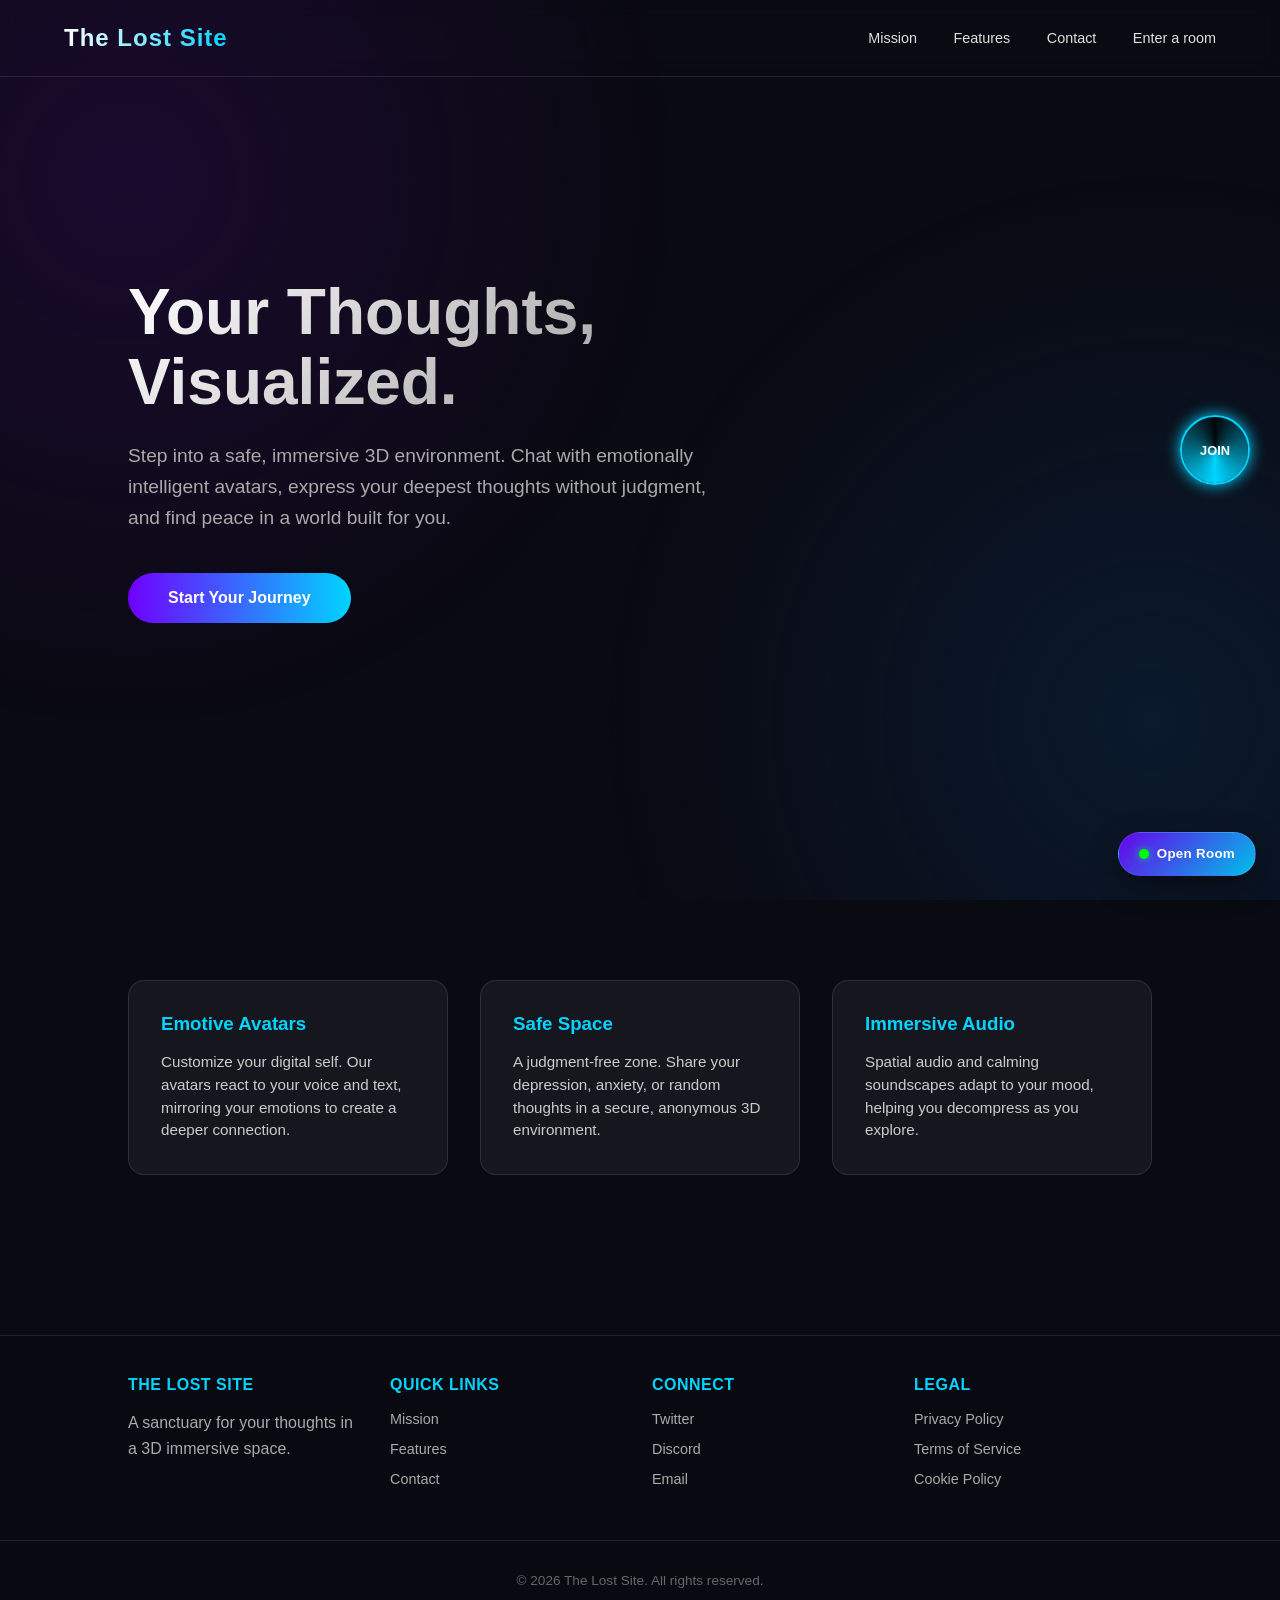
==== commit 66a5924b: "Join room added" ====
--- a/index.html
+++ b/index.html
@@ -1,11 +1,13 @@
 <!DOCTYPE html>
 <html lang="en">
+
 <head>
     <meta charset="UTF-8">
     <meta name="viewport" content="width=device-width, initial-scale=1.0">
     <title>Lost Fragment</title>
     <link rel="stylesheet" href="style.css">
 </head>
+
 <body>
 
     <div class="background-gradient"></div>
@@ -29,18 +31,21 @@
 
     <section class="hero">
         <h1>Your Thoughts,<br>Visualized.</h1>
-        <p>Step into a safe, immersive 3D environment. Chat with emotionally intelligent avatars, express your deepest thoughts without judgment, and find peace in a world built for you.</p>
-        <a href="#" class="cta-button" id="ctaButton">Start Your Journey</a>
+        <p>Step into a safe, immersive 3D environment. Chat with emotionally intelligent avatars, express your deepest
+            thoughts without judgment, and find peace in a world built for you.</p>
+        <a href="three.html" class="cta-button" id="ctaButton">Start Your Journey</a>
     </section>
 
     <section class="features" id="features">
         <div class="card">
             <h3>Emotive Avatars</h3>
-            <p>Customize your digital self. Our avatars react to your voice and text, mirroring your emotions to create a deeper connection.</p>
+            <p>Customize your digital self. Our avatars react to your voice and text, mirroring your emotions to create
+                a deeper connection.</p>
         </div>
         <div class="card">
             <h3>Safe Space</h3>
-            <p>A judgment-free zone. Share your depression, anxiety, or random thoughts in a secure, anonymous 3D environment.</p>
+            <p>A judgment-free zone. Share your depression, anxiety, or random thoughts in a secure, anonymous 3D
+                environment.</p>
         </div>
         <div class="card">
             <h3>Immersive Audio</h3>
@@ -114,8 +119,9 @@
         </div>
     </footer>
 
-    <script src="script.js"></script>
-    
-    
+    <script src="script.js?v=2"></script>
+
+
 </body>
+
 </html>
--- a/style.css
+++ b/style.css
@@ -25,7 +25,7 @@
 /* --- 2. BACKGROUND ANIMATION --- */
 .background-gradient {
     position: fixed;
-    top: 0; left: 0; width: 100%; height: 100%;
+    inset: 0;
     background: radial-gradient(circle at 10% 20%, #1a0b2e 0%, transparent 40%),
                 radial-gradient(circle at 90% 80%, #0b1a2e 0%, transparent 40%);
     z-index: -1;
@@ -44,15 +44,15 @@
     z-index: 100;
     border-bottom: 1px solid var(--glass-border);
 }
-}
 
 .logo {
     font-size: 1.5rem;
     font-weight: 700;
     background: linear-gradient(90deg, #fff, var(--accent));
     -webkit-background-clip: text;
-    -webkit-text-fill-color: transparent; /* Standard property */
-    color: transparent; /* Fallback */
+    background-clip: text;
+    -webkit-text-fill-color: transparent;
+    color: transparent;
     letter-spacing: 1px;
 }
 
@@ -73,9 +73,16 @@
     display: flex;
     flex-direction: column;
     justify-content: center;
-    align-items: flex-start;
     padding: 0 10%;
     position: relative;
+    /* align-items defaults to stretch (or similar default), we want flex-start normally */
+    align-items: flex-start;
+}
+
+/* Modification for centered hero (used in 404) */
+.hero.text-center {
+    align-items: center;
+    text-align: center;
 }
 
 .hero h1 {
@@ -84,6 +91,7 @@
     margin-bottom: 1.5rem;
     background: linear-gradient(135deg, #fff 0%, #a5a5a5 100%);
     -webkit-background-clip: text;
+    background-clip: text;
     -webkit-text-fill-color: transparent;
     color: transparent;
     animation: fadeInUp 1s ease-out;
@@ -100,8 +108,7 @@
 
 .cta-button {
     padding: 1rem 2.5rem;
-    font-size: 1rem;
-    font-weight: bold;
+    font: 700 1rem 'Segoe UI', sans-serif; /* Shorthand */
     color: #fff;
     background: linear-gradient(90deg, var(--primary), var(--accent));
     border: none;
@@ -175,7 +182,7 @@
 .portal-text {
     position: absolute;
     right: 90px;
-        background: var(--glass);
+    background: var(--glass);
     border-radius: 8px;
     backdrop-filter: blur(5px);
     opacity: 0;
@@ -303,7 +310,7 @@
     align-items: flex-end;
     gap: 12px;
     pointer-events: none;
-    transform: translateZ(0); /* ensure proper stacking for absolutely positioned window */
+    transform: translateZ(0);
 }
 
 .room-toggle {
